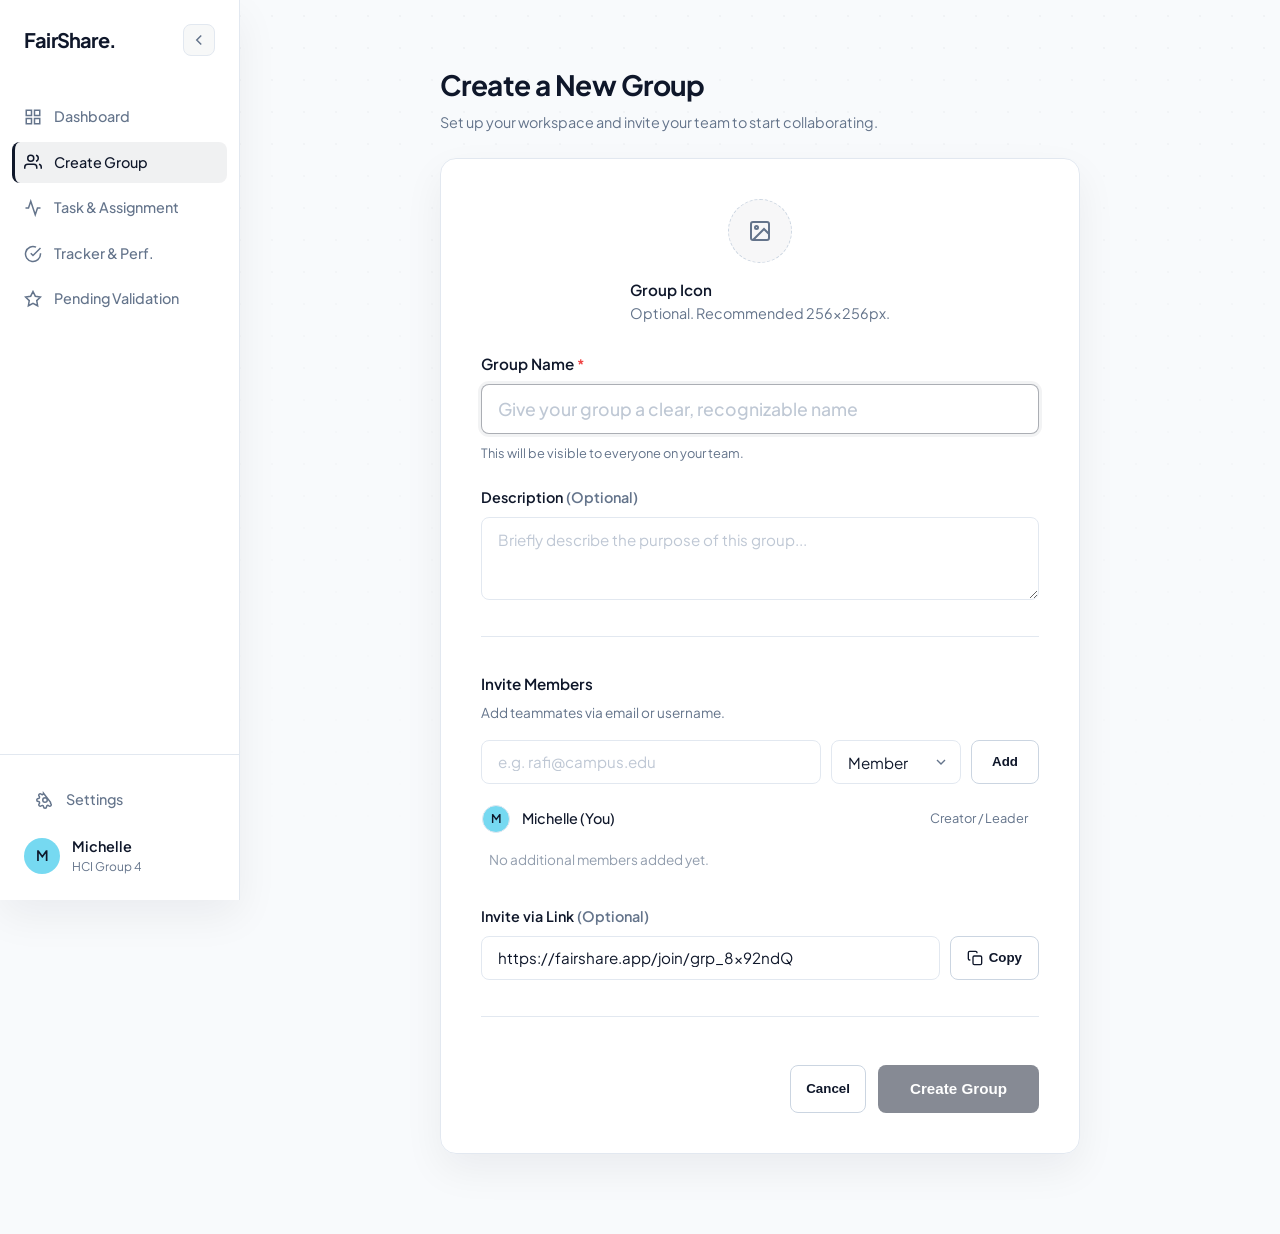
==== FairShare CI/create-group.html @ f68bb5e0 "update" ====
<!DOCTYPE html>
<html lang="en">
<head>
    <meta charset="UTF-8">
    <meta name="viewport" content="width=device-width, initial-scale=1.0">
    <title>Create Group | FairShare</title>
    <link rel="stylesheet" href="css/dashboard.css">
    <link rel="stylesheet" href="css/create-group.css"> 
    <link rel="icon" type="image/x-icon" href="assets/FairShare Logo.png">
    <link href="https://fonts.googleapis.com/css2?family=Plus+Jakarta+Sans:wght@400;500;600;700&display=swap" rel="stylesheet">
</head>
<body class="light-theme">

    <div class="bg-grid"></div>

    <header class="mobile-header">
        <div class="logo"><span class="logo-text">FairShare.</span></div>
        <button class="mobile-menu-btn" aria-label="Open menu">
            <svg width="24" height="24" viewBox="0 0 24 24" fill="none" stroke="currentColor" stroke-width="2"><line x1="3" y1="12" x2="21" y2="12"></line><line x1="3" y1="6" x2="21" y2="6"></line><line x1="3" y1="18" x2="21" y2="18"></line></svg>
        </button>
    </header>

    <div class="app-container">
        
        <!-- SIDEBAR -->
        <aside class="sidebar" id="sidebar">
            <div class="sidebar-header">
                <a href="index.html" class="logo-link">
                    <img src="assets/FairShare Logo.png" alt="FairShare Logo" class="logo-img" onerror="this.style.display='none';">
                    <span class="logo-text">FairShare.</span>
                </a>
                <button class="desktop-collapse-btn" id="collapseBtn" aria-label="Toggle Sidebar">
                    <svg class="toggle-icon" width="18" height="18" viewBox="0 0 24 24" fill="none" stroke="currentColor" stroke-width="2"><path d="m15 18-6-6 6-6"/></svg>
                </button>
            </div>

            <nav class="sidebar-nav">
                <a href="dashboard.html" class="nav-item" title="Dashboard">
                    <svg width="18" height="18" viewBox="0 0 24 24" fill="none" stroke="currentColor" stroke-width="2"><rect x="3" y="3" width="7" height="7"></rect><rect x="14" y="3" width="7" height="7"></rect><rect x="14" y="14" width="7" height="7"></rect><rect x="3" y="14" width="7" height="7"></rect></svg>
                    <span class="nav-text">Dashboard</span>
                </a>
                <!-- ACTIVE PAGE -->
                <a href="create-group.html" class="nav-item active" title="Create Group">
                    <svg width="18" height="18" viewBox="0 0 24 24" fill="none" stroke="currentColor" stroke-width="2"><path d="M17 21v-2a4 4 0 0 0-4-4H5a4 4 0 0 0-4 4v2"></path><circle cx="9" cy="7" r="4"></circle><path d="M23 21v-2a4 4 0 0 0-3-3.87"></path><path d="M16 3.13a4 4 0 0 1 0 7.75"></path></svg>
                    <span class="nav-text">Create Group</span>
                </a>
                <a href="task.html" class="nav-item" title="Task & Assignment">
                    <svg width="18" height="18" viewBox="0 0 24 24" fill="none" stroke="currentColor" stroke-width="2"><polyline points="22 12 18 12 15 21 9 3 6 12 2 12"></polyline></svg>
                    <span class="nav-text">Task & Assignment</span>
                </a>
                <a href="tracker.html" class="nav-item" title="Tracker & Performance">
                    <svg width="18" height="18" viewBox="0 0 24 24" fill="none" stroke="currentColor" stroke-width="2"><path d="M22 11.08V12a10 10 0 1 1-5.93-9.14"></path><polyline points="22 4 12 14.01 9 11.01"></polyline></svg>
                    <span class="nav-text">Tracker & Perf.</span>
                </a>
                <a href="settings.html" class="nav-item" title="Pending Validation">
                    <svg width="18" height="18" viewBox="0 0 24 24" fill="none" stroke="currentColor" stroke-width="2"><polygon points="12 2 15.09 8.26 22 9.27 17 14.14 18.18 21.02 12 17.77 5.82 21.02 7 14.14 2 9.27 8.91 8.26 12 2"></polygon></svg>
                    <span class="nav-text">Pending Validation</span>
                </a>
            </nav>

            <div class="sidebar-footer">
                <a href="#" class="nav-item" title="Settings">
                    <svg width="18" height="18" viewBox="0 0 24 24" fill="none" stroke="currentColor" stroke-width="2"><circle cx="12" cy="12" r="3"></circle><path d="M19.4 15a1.65 1.65 0 0 0 .33 1.82l.06.06a2 2 0 0 1 0 2.83 2 2 0 0 1-2.83 0l-.06-.06a1.65 1.65 0 0 0-1.82-.33 1.65 1.65 0 0 0-1 1.51V21a2 2 0 0 1-2 2 2 2 0 0 1-2-2v-.09A1.65 1.65 0 0 0 9 19.4a1.65 1.65 0 0 0-1.82.33l-.06.06a2 2 0 0 1-2.83 0 2 2 0 0 1 0-2.83l.06-.06a1.65 1.65 0 0 0 .33-1.82 1.65 1.65 0 0 0-1.51-1H3a2 2 0 0 1-2-2 2 2 0 0 1 2-2h.09A1.65 1.65 0 0 0 4.6 9a1.65 1.65 0 0 0-.33-1.82l-.06-.06a2 2 0 0 1 0-2.83 2 2 0 0 1 2.83 0l.06.06a1.65 1.65 0 0 0 1.82.33H9a1.65 1.65 0 0 0 1-1.51V3z"></path></svg>
                    <span class="nav-text">Settings</span>
                </a>
                <div class="user-profile">
                    <div class="avatar" title="Michelle">M</div>
                    <div class="user-info">
                        <span class="user-name">Michelle</span>
                        <span class="user-role">HCI Group 4</span>
                    </div>
                </div>
            </div>
        </aside>

        <!-- MAIN CONTENT AREA -->
        <main class="main-content">
            
            <div class="form-wrapper">
                
                <header class="form-header fade-up-anim" style="animation-delay: 0.1s;">
                    <h1>Create a New Group</h1>
                    <p class="subtitle">Set up your workspace and invite your team to start collaborating.</p>
                </header>

                <form id="createGroupForm" class="create-form card fade-up-anim" style="animation-delay: 0.2s;">
                    
                    <!-- Group Icon -->
                    <div class="form-section icon-section">
                        <div class="icon-upload-circle" id="iconUploadBtn">
                            <svg width="24" height="24" viewBox="0 0 24 24" fill="none" stroke="currentColor" stroke-width="2"><rect x="3" y="3" width="18" height="18" rx="2" ry="2"></rect><circle cx="8.5" cy="8.5" r="1.5"></circle><polyline points="21 15 16 10 5 21"></polyline></svg>
                        </div>
                        <div class="icon-text">
                            <h4>Group Icon</h4>
                            <p class="muted">Optional. Recommended 256x256px.</p>
                        </div>
                    </div>

                    <!-- Core Details -->
                    <div class="form-section">
                        <label for="groupName" class="label-large">Group Name <span class="text-red">*</span></label>
                        <input type="text" id="groupName" class="form-input input-lg" placeholder="Give your group a clear, recognizable name" required autocomplete="off">
                        <span class="helper-text">This will be visible to everyone on your team.</span>
                    </div>

                    <div class="form-section">
                        <label for="groupDesc">Description <span class="muted">(Optional)</span></label>
                        <textarea id="groupDesc" class="form-input" rows="3" placeholder="Briefly describe the purpose of this group..."></textarea>
                    </div>

                    <hr class="divider">

                    <!-- Invite Members -->
                    <div class="form-section">
                        <label class="label-large">Invite Members</label>
                        <p class="muted" style="margin-bottom: 8px; font-size: 0.85rem;">Add teammates via email or username.</p>
                        
                        <div class="invite-row">
                            <input type="text" id="memberInput" class="form-input" placeholder="e.g. rafi@campus.edu" autocomplete="off">
                            <div class="select-wrapper">
                                <select id="memberRole" class="form-select">
                                    <option value="Member">Member</option>
                                    <option value="Leader">Leader</option>
                                </select>
                                <svg class="select-icon" width="16" height="16" viewBox="0 0 24 24" fill="none" stroke="currentColor" stroke-width="2"><polyline points="6 9 12 15 18 9"></polyline></svg>
                            </div>
                            <button type="button" id="addMemberBtn" class="btn btn-secondary">Add</button>
                        </div>
                        
                        <!-- Dynamic List -->
                        <div id="membersList" class="members-list">
                            <!-- Creator stays pinned -->
                            <div class="member-chip is-creator">
                                <div class="avatar-sm">M</div>
                                <div class="chip-info">
                                    <span class="chip-name">Michelle (You)</span>
                                    <span class="chip-role muted">Creator / Leader</span>
                                </div>
                            </div>
                            <!-- Empty state text -->
                            <div id="emptyMembersText" class="empty-members-text">
                                No additional members added yet.
                            </div>
                        </div>
                    </div>

                    <div class="form-section" style="margin-top: 8px;">
                        <label>Invite via Link <span class="muted">(Optional)</span></label>
                        <div class="invite-link-row">
                            <input type="text" id="inviteLinkInput" class="form-input link-input" value="https://fairshare.app/join/grp_8x92ndQ" readonly>
                            <button type="button" id="copyLinkBtn" class="btn btn-secondary btn-icon-text">
                                <svg width="16" height="16" viewBox="0 0 24 24" fill="none" stroke="currentColor" stroke-width="2"><rect x="9" y="9" width="13" height="13" rx="2" ry="2"></rect><path d="M5 15H4a2 2 0 0 1-2-2V4a2 2 0 0 1 2-2h9a2 2 0 0 1 2 2v1"></path></svg>
                                Copy
                            </button>
                        </div>
                    </div>

                    <hr class="divider">

                    <!-- Submit Action -->
                    <div class="form-actions">
                        <button type="button" class="btn btn-secondary" onclick="window.history.back()">Cancel</button>
                        <button type="submit" id="submitGroupBtn" class="btn btn-primary btn-lg" disabled>Create Group</button>
                    </div>

                </form>

            </div>

        </main>
    </div>

    <!-- Success Toast (Hidden by default) -->
    <div id="successToast" class="toast hidden">
        <svg width="20" height="20" viewBox="0 0 24 24" fill="none" stroke="currentColor" stroke-width="2"><path d="M22 11.08V12a10 10 0 1 1-5.93-9.14"></path><polyline points="22 4 12 14.01 9 11.01"></polyline></svg>
        <span>Creating your group...</span>
    </div>

    <div class="sidebar-overlay"></div>
    <script src="js/dashboard.js"></script>
    <script src="js/create-group.js"></script>
</body>
</html>
---- FairShare CI/css/dashboard.css ----
:root {
    --bg-primary: #F8FAFC;
    --bg-elevated: #FFFFFF;
    --card-bg: rgba(255, 255, 255, 0.92);
    
    --border-subtle: #E2E8F0;
    --border-hover: #CBD5E1;
    --border-focus: rgba(15, 23, 42, 0.35);
    
    --text-primary: #0F172A;
    --text-secondary: #64748B;
    
    --btn-primary-bg: #0F172A;
    --btn-primary-text: #FFFFFF;
    --btn-primary-hover: #1E293B;
    --btn-secondary-bg: #FFFFFF;
    --btn-secondary-border: #CBD5E1;
    --btn-secondary-hover: #F1F5F9;

    --status-done: #10B981;
    --status-progress: #3B82F6;
    --status-warning: #F59E0B;
    --status-late: #EF4444;

    --radius-sm: 8px;
    --radius-md: 12px;
    --radius-lg: 16px;
    --space-sm: 12px;
    --space-md: 24px;
    --space-lg: 40px;
    
    --ease-apple: cubic-bezier(0.16, 1, 0.3, 1);
    --transition-fast: 0.2s ease-in-out;
}

* { margin: 0; padding: 0; box-sizing: border-box; }
html { scroll-behavior: smooth; }

/* --- FIXED: Body width & overflow untuk cegah horizontal scroll --- */
body {
    font-family: 'Plus Jakarta Sans', -apple-system, sans-serif;
    background-color: var(--bg-primary);
    color: var(--text-primary);
    line-height: 1.5;
    overflow-x: hidden;
    min-height: 100vh;
    width: 100%;
}

.bg-grid {
    position: fixed; top: 0; left: 0; width: 100vw; height: 100vh;
    background-image: radial-gradient(rgba(15, 23, 42, 0.03) 1px, transparent 1px);
    background-size: 32px 32px; z-index: -1; pointer-events: none;
    mask-image: linear-gradient(to bottom, rgba(0,0,0,1) 0%, rgba(0,0,0,0) 100%);
    -webkit-mask-image: linear-gradient(to bottom, rgba(0,0,0,1) 0%, rgba(0,0,0,0) 100%);
}

h1 { font-size: 1.75rem; font-weight: 700; letter-spacing: -0.03em; }
h2 { font-size: 1.25rem; font-weight: 600; letter-spacing: -0.02em; margin-bottom: var(--space-sm); }
h3 { font-size: 1rem; font-weight: 600; }
h4 { font-size: 0.95rem; font-weight: 600; }
p, span { font-size: 0.9rem; }
.subtitle { color: var(--text-secondary); margin-top: 4px; }
.muted { color: var(--text-secondary); }

.text-green { color: var(--status-done); }
.text-blue { color: var(--status-progress); }
.text-yellow { color: var(--status-warning); }
.text-red { color: var(--status-late); }

.app-container { display: flex; min-height: 100vh; width: 100%; }

/* --- 1. SIDEBAR DYNAMIC LAYOUT (FIXED UNTUK MOBILE) --- */
.sidebar {
    width: 240px;
    background-color: var(--bg-elevated);
    border-right: 1px solid var(--border-subtle);
    display: flex; flex-direction: column;
    position: fixed; top: 0; left: 0; z-index: 50;
    height: 100dvh; /* FIX: Pakai 100dvh biar gak ketutupan address bar HP */
    transition: width 0.3s var(--ease-apple), transform 0.3s var(--ease-apple);
    overflow: hidden; 
}

body.sidebar-collapsed .sidebar { width: 72px; }
body.sidebar-collapsed .logo-text,
body.sidebar-collapsed .nav-text,
body.sidebar-collapsed .user-info {
    opacity: 0; width: 0; display: none; 
}
body.sidebar-collapsed .sidebar-header { flex-direction: column; gap: 16px; justify-content: center; padding: 16px 8px; }
body.sidebar-collapsed .nav-item { justify-content: center; padding: 12px; }
body.sidebar-collapsed .user-profile { justify-content: center; }

.sidebar-header { padding: var(--space-md); display: flex; justify-content: space-between; align-items: center; }
.logo-link { display: flex; align-items: center; gap: 10px; text-decoration: none; color: var(--text-primary); }
.logo-img { height: 26px; width: 26px; object-fit: contain; }
.logo-text { font-weight: 700; font-size: 1.25rem; letter-spacing: -0.04em; }

.desktop-collapse-btn {
    display: flex; align-items: center; justify-content: center;
    background: rgba(15, 23, 42, 0.03); border: 1px solid var(--border-subtle); 
    color: var(--text-secondary); cursor: pointer; 
    width: 32px; height: 32px; border-radius: var(--radius-sm);
    transition: var(--transition-fast);
}
.desktop-collapse-btn:hover { color: var(--text-primary); background-color: rgba(15, 23, 42, 0.08); border-color: var(--border-hover); }
.close-sidebar-btn { display: none; background: none; border: none; color: var(--text-secondary); cursor: pointer; }

/* FIX: Area link menu tengah yang bisa di-scroll kalau menunya kebanyakan */
/* --- FIXED: Rapatkan Navigasi (Buang flex: 1 yang bikin melar) --- */
.sidebar-nav { 
    flex: initial; /* Ganti dari flex: 1 biar gak rakus ruang */
    padding: 0 var(--space-sm); 
    display: flex; 
    flex-direction: column; 
    gap: 4px; 
    margin-top: 1rem; 
    
    /* Tetap bisa scroll HANYA kalau menunya nanti nambah banyak banget */
    overflow-y: auto; 
    scrollbar-width: none; 
}

/* --- FIXED: Paksa Footer Stay di Bawah Layar dengan Rapi --- */
.sidebar-footer { 
    margin-top: auto; /* INI KUNCINYA: Otomatis dorong footer ke paling bawah layar */
    padding: var(--space-md); 
    border-top: 1px solid var(--border-subtle); 
    display: flex; 
    flex-direction: column; 
    gap: 1rem; 
    flex-shrink: 0; /* Jangan biarin footer gepeng atau kepotong */
    
    /* Jarak aman buat HP berponi / iPhone */
    padding-bottom: calc(var(--space-md) + env(safe-area-inset-bottom));
}

.nav-item {
    display: flex; align-items: center; gap: 12px;
    padding: 10px 12px 10px 9px;
    border-radius: var(--radius-sm); border-left: 3px solid transparent;
    color: var(--text-secondary); text-decoration: none; font-weight: 500; font-size: 0.9rem;
    transition: all var(--transition-fast); white-space: nowrap;
}
.nav-item:hover { color: var(--text-primary); background-color: rgba(15, 23, 42, 0.03); }
.nav-item.active { color: var(--text-primary); background-color: rgba(15, 23, 42, 0.06); border-left-color: var(--text-primary); }
.nav-item.active svg { color: var(--text-primary); }

/* FIX: Bagian Footer tempat Settings & Profile agar tidak kepotong */
.sidebar-footer { 
    padding: var(--space-md); border-top: 1px solid var(--border-subtle); display: flex; flex-direction: column; gap: 1rem; 
    flex-shrink: 0; 
    margin-bottom: env(safe-area-inset-bottom);
}
.user-profile { display: flex; align-items: center; gap: 12px; }
.avatar { width: 36px; height: 36px; border-radius: 50%; background-color: #76d9f1; display: flex; align-items: center; justify-content: center; font-weight: 600; font-size: 0.9rem; flex-shrink: 0;}
.avatar-sm { width: 28px; height: 28px; border-radius: 50%; background-color: #76d9f1; display: flex; align-items: center; justify-content: center; font-weight: 600; font-size: 0.75rem; border: 1px solid var(--border-subtle); flex-shrink: 0;}

.user-info { display: flex; flex-direction: column; white-space: nowrap; }
.user-name { font-weight: 600; font-size: 0.9rem; }
.user-role { font-size: 0.75rem; color: var(--text-secondary); }

/* --- 2. MAIN CONTENT AUTO-EXPAND --- */
/* --- FIXED: Width logic and Ultrawide Centering Magic --- */
.main-content {
    flex: 1; 
    margin-left: 240px; 
    padding: var(--space-lg) var(--space-md);
    width: calc(100% - 240px); /* Pastikan gak overflow dari lebar sisa setelah sidebar */
    transition: margin-left 0.3s var(--ease-apple), width 0.3s var(--ease-apple), padding 0.3s var(--ease-apple); 
}

body.sidebar-collapsed .main-content { 
    margin-left: 72px; 
    width: calc(100% - 72px);
}

.dashboard-header { display: flex; justify-content: space-between; align-items: flex-end; margin-bottom: var(--space-lg); }
.title-row { display: flex; align-items: center; gap: 12px; }
.badge-focus { background: rgba(15, 23, 42, 0.08); color: var(--text-primary); border: 1px solid rgba(15, 23, 42, 0.16); }

/* Base Card Style */
.card {
    background-color: var(--card-bg);
    backdrop-filter: blur(12px); -webkit-backdrop-filter: blur(12px);
    border: 1px solid var(--border-subtle); border-radius: var(--radius-lg);
    padding: var(--space-md);
    box-shadow: 0 8px 30px rgba(0,0,0,0.04);
    transition: transform 0.3s var(--ease-apple), border-color 0.3s var(--ease-apple), box-shadow 0.3s var(--ease-apple);
}
.card:hover { transform: translateY(-2px); border-color: var(--border-hover); box-shadow: 0 8px 30px rgba(15, 23, 42, 0.08); }
.card-header { display: flex; justify-content: space-between; align-items: center; border-bottom: 1px solid var(--border-subtle); padding-bottom: var(--space-sm); margin-bottom: var(--space-md); }
.view-all { font-size: 0.85rem; color: var(--text-secondary); text-decoration: none; transition: var(--transition-fast); }
.view-all:hover { color: var(--text-primary); }

/* Buttons */
.btn { display: inline-flex; align-items: center; justify-content: center; border-radius: var(--radius-sm); font-weight: 600; cursor: pointer; transition: all var(--transition-fast); }
.btn-sm { padding: 0.5rem 1rem; font-size: 0.85rem; }
.btn-primary { background-color: var(--btn-primary-bg); color: var(--btn-primary-text); border: none; box-shadow: inset 0 1px 0 rgba(15, 23, 42, 0.16); }
.btn-primary:hover { background-color: var(--btn-primary-hover); transform: translateY(-1px); }
.btn-secondary { background-color: var(--btn-secondary-bg); color: var(--text-primary); border: 1px solid var(--btn-secondary-border); padding: 15px; }
.btn-secondary:hover { background-color: var(--btn-secondary-hover); }
.header-actions { display: flex; gap: 12px; }

/* Quick Stats */
.quick-stats { display: grid; grid-template-columns: repeat(auto-fit, minmax(150px, 1fr)); gap: var(--space-sm); margin-bottom: var(--space-md); }
.stat-card { padding: 1.25rem; display: flex; flex-direction: column; gap: 6px; }
.stat-title { color: var(--text-secondary); font-size: 0.85rem; font-weight: 500; }
.stat-value { font-size: 1.85rem; font-weight: 700; line-height: 1; }
.stat-footer { font-size: 0.75rem; color: var(--text-secondary); margin-top: 4px; }

.dashboard-grid { display: grid; grid-template-columns: 3fr 2fr; gap: var(--space-md); }
.grid-col-left, .grid-col-right { display: flex; flex-direction: column; gap: var(--space-md); }

/* --- 3. REFINED PRIORITY TASKS --- */
.task-list { display: flex; flex-direction: column; gap: 12px; margin-bottom: var(--space-md); }
.task-item {
    display: flex; justify-content: space-between; align-items: center;
    padding: 14px 16px; border-radius: var(--radius-md); background: rgba(15, 23, 42, 0.02); 
    border: 1px solid var(--border-subtle); border-left: 4px solid transparent;
    transition: all 0.3s ease; text-decoration: none; color: inherit;
}
/* Priority Categorization */
.task-red { border-left-color: var(--status-late); }
.task-yellow { border-left-color: var(--status-warning); }
.task-blue { border-left-color: var(--status-progress); }

.task-item:hover { background: rgba(15, 23, 42, 0.05); transform: translateY(-2px); box-shadow: 0 6px 16px rgba(15, 23, 42, 0.04); }

.task-info { display: flex; flex-direction: column; gap: 4px; }
.task-title { font-size: 0.95rem; font-weight: 500; }
.task-meta { font-size: 0.8rem; display: flex; align-items: center; gap: 6px; }
.task-actions { display: flex; align-items: center; gap: 16px; }

/* Badges */
.badge { padding: 4px 10px; border-radius: 100px; font-size: 0.75rem; font-weight: 600; white-space: nowrap; }
.badge-done { background: rgba(16, 185, 129, 0.1); color: var(--status-done); border: 1px solid rgba(16, 185, 129, 0.2); }
.badge-late { background: rgba(239, 68, 68, 0.1); color: var(--status-late); border: 1px solid rgba(239, 68, 68, 0.2); }
.badge-warning { background: rgba(245, 158, 11, 0.1); color: var(--status-warning); border: 1px solid rgba(245, 158, 11, 0.2); }
.badge-progress { background: rgba(59, 130, 246, 0.1); color: var(--status-progress); border: 1px solid rgba(59, 130, 246, 0.2); }

/* Quick Add UX */
.quick-add { display: flex; gap: 12px; }
.quick-add-input {
    flex: 1; background: var(--bg-primary); border: 1px solid var(--border-subtle); color: var(--text-primary);
    padding: 0.65rem 1rem; border-radius: var(--radius-sm); font-family: inherit; font-size: 0.9rem; outline: none; transition: all var(--transition-fast);
}
.quick-add-input:focus { border-color: var(--border-focus); box-shadow: 0 0 0 3px rgba(15, 23, 42, 0.08); }

/* Upcoming Deadlines (3 items) */
.deadline-list { display: flex; flex-direction: column; gap: 12px; }
.deadline-item { 
    display: flex; align-items: center; gap: 16px; padding: 12px; 
    border-radius: var(--radius-md); background: rgba(15, 23, 42, 0.01); 
    border: 1px solid var(--border-subtle); transition: background var(--transition-fast);
}
.deadline-item:hover { background: rgba(15, 23, 42, 0.03); }
.date-box { 
    display: flex; flex-direction: column; align-items: center; justify-content: center; 
    background: var(--bg-elevated); padding: 8px; border-radius: var(--radius-sm); 
    min-width: 60px; border: 1px solid var(--border-subtle); 
}
/* --- Perbaikan Target Warna Date Box (Tanggal yang Berwarna) --- */
.date-box .month { 
    font-size: 0.7rem; 
    font-weight: 700; 
    letter-spacing: 1px; 
    color: var(--text-secondary); /* Bulan dibuat muted (abu-abu) agar fokus ke tanggal */
}

.date-box .day { 
    font-size: 1.25rem; 
    font-weight: 700; 
    line-height: 1; 
}

/* Pindahan logic warna: Sekarang menargetkan .day (Angka Tanggal) */
.date-box.box-yellow .day { color: var(--status-warning); }
.date-box.box-blue .day   { color: var(--status-progress); }
.date-box.box-default .day { color: var(--text-primary); }
.deadline-info h4 { margin-bottom: 2px; font-size: 0.95rem; }

/* Contributor Tracker Polish */
.contributor-list { display: flex; flex-direction: column; gap: 1.5rem; }
.contributor-item { display: flex; flex-direction: column; gap: 10px; }
.contributor-main { display: flex; align-items: center; gap: 12px; }
.contributor-info { flex: 1; display: flex; flex-direction: column; gap: 6px; }
.contributor-percent { font-size: 0.9rem; font-weight: 600; width: 36px; text-align: right; }
.progress-bar { width: 100%; height: 6px; background: rgba(15, 23, 42, 0.05); border-radius: 100px; overflow: hidden; }
.progress-fill { height: 100%; border-radius: 100px; transition: width 1s var(--ease-apple); }
.fill-blue { background: var(--status-progress); }

/* Improved User Stats Spacing */
.contributor-breakdown { display: flex; gap: 10px; margin-left: 48px; flex-wrap: wrap; }
.stat-badge { font-size: 0.8rem; color: var(--text-secondary); display: flex; align-items: center; gap: 6px; background: rgba(15, 23, 42, 0.03); padding: 4px 10px; border-radius: var(--radius-sm); }
.stat-badge.late { color: var(--status-late); background: rgba(239, 68, 68, 0.1); }

/* Refined Activity Log */
.activity-feed { display: flex; flex-direction: column; gap: 1.5rem; position: relative; }
.activity-feed::before { 
    content: ''; position: absolute; top: 10px; bottom: 10px; left: 14px; 
    width: 2px; background: var(--border-subtle); z-index: 0; 
}
.activity-item { display: flex; gap: 16px; position: relative; z-index: 1; align-items: flex-start; }
.activity-content { flex: 1; display: flex; flex-direction: column; gap: 2px; margin-top: 2px; }
.activity-content p { font-size: 0.9rem; color: var(--text-secondary); line-height: 1.4; }
.activity-content strong { color: var(--text-primary); font-weight: 500; }
.activity-time { font-size: 0.75rem; color: var(--text-secondary); opacity: 0.7; margin-top: 2px; }

/* Responsive */
.mobile-header { display: none; justify-content: space-between; align-items: center; padding: var(--space-md); background: var(--bg-elevated); border-bottom: 1px solid var(--border-subtle); position: sticky; top: 0; z-index: 40; }
.mobile-menu-btn { background: none; border: none; color: var(--text-primary); cursor: pointer; }
.sidebar-overlay { display: none; position: fixed; inset: 0; background: rgba(15, 23, 42, 0.18); backdrop-filter: blur(4px); z-index: 45; opacity: 0; transition: opacity var(--transition-fast); }

/* Smoother Reveal Animations */
.reveal { opacity: 0; transform: translateY(10px); transition: opacity 0.4s var(--ease-apple), transform 0.4s var(--ease-apple); will-change: opacity, transform; }
.reveal.is-visible { opacity: 1; transform: translateY(0); }

/* --- ULTRAWIDE MONITOR FIX --- */
@media (min-width: 1440px) {
    .main-content {
        /* Otomatis membagi sisa layar jadi padding di kiri-kanan, bikin konten rapi di tengah */
        padding-left: max(var(--space-md), calc((100vw - 240px - 1100px) / 2));
        padding-right: max(var(--space-md), calc((100vw - 240px - 1100px) / 2));
    }
    body.sidebar-collapsed .main-content {
        padding-left: max(var(--space-md), calc((100vw - 72px - 1100px) / 2));
        padding-right: max(var(--space-md), calc((100vw - 72px - 1100px) / 2));
    }
}

/* --- TABLET FIX --- */
@media (max-width: 1024px) {
    .dashboard-grid { grid-template-columns: 1fr; }
}

/* --- MOBILE LAYOUT FIX --- */
@media (max-width: 768px) {
    .sidebar { transform: translateX(-100%); width: 280px !important; } 
    .sidebar.open { transform: translateX(0); }
    .desktop-collapse-btn { display: none; }
    .close-sidebar-btn { display: block; }
    .sidebar-overlay.active { display: block; opacity: 1; }
    
    .main-content, body.sidebar-collapsed .main-content { 
        margin-left: 0; 
        width: 100%;
        padding: var(--space-md); 
    }
    .mobile-header { display: flex; }
    
    .dashboard-header { flex-direction: column; align-items: flex-start; gap: 1rem; }
    .header-actions { width: 100%; display: grid; grid-template-columns: 1fr 1fr; }
    .quick-stats { grid-template-columns: repeat(2, 1fr); }
    
    /* Perbaikan Task List biar ga bertumpukan di HP */
    .task-item { flex-direction: column; align-items: flex-start; gap: 12px; }
    .task-actions { width: 100%; justify-content: flex-start; flex-direction: row; flex-wrap: wrap; }
    
    /* Perbaikan Form Tambah Task di HP */
    .quick-add { flex-direction: column; }
    .quick-add .btn { width: 100%; }
}

/* --- Tambahan Fitur Smart Eraser Button (Monochromatic Theme) --- */
.task-delete-btn {
    background: transparent;
    border: none;
    color: #6B7280;
    font-size: 18px;
    font-weight: 500;
    cursor: pointer;
    margin-left: 10px;
    padding: 2px 6px;
    border-radius: 4px;
    display: flex;
    align-items: center;
    justify-content: center;
    transition: color 0.2s, background-color 0.2s;
}

.task-delete-btn:hover {
    color: #0F172A;
    background-color: rgba(15, 23, 42, 0.08);
}

/* --- Tambahan Dashboard Header Improvement Layout --- */
.dashboard-header {
    position: relative;
    z-index: 1010; /* Menjamin seluruh header berada di atas layer widget bento box */
    overflow: visible !important; /* Mencegah pemotongan (clipping) kartu absolute dropdown */
}

.header-date {
    font-size: 11px;
    color: var(--text-secondary);
    margin-bottom: 4px;
    font-weight: 600;
    letter-spacing: 0.08em;
    text-transform: uppercase;
}

.header-controls {
    display: flex;
    align-items: center;
    gap: 14px;
    margin-left: 12px;
    border-left: 1px solid var(--border-subtle);
    padding-left: 16px;
}

.notification-wrapper {
    position: relative;
    display: flex;
    align-items: center;
}

.notification-trigger {
    background: transparent;
    border: none;
    color: var(--text-secondary);
    cursor: pointer;
    display: flex;
    align-items: center;
    justify-content: center;
    padding: 6px;
    border-radius: 6px;
    transition: color 0.2s, background-color 0.2s;
}

.notification-trigger:hover {
    color: var(--text-primary);
    background-color: rgba(15, 23, 42, 0.05);
}

.noti-badge-dot {
    position: absolute;
    top: 4px;
    right: 4px;
    width: 6px;
    height: 6px;
    background-color: var(--status-late);
    border-radius: 50%;
    transition: opacity 0.2s;
}

.header-profile-status {
    position: relative;
    display: flex;
    align-items: center;
}

/* Mengubah profile trigger menjadi button semantik agar bebas konflik click */
.profile-trigger-btn {
    background: transparent;
    border: none;
    padding: 0;
    margin: 0;
    position: relative;
    cursor: pointer;
    display: flex;
    align-items: center;
}

.header-avatar {
    width: 32px;
    height: 32px;
    background: var(--border-hover);
    color: #0F172A;
    font-weight: 600;
    font-size: 13px;
    border-radius: 50%;
    display: flex;
    align-items: center;
    justify-content: center;
    border: 1px solid var(--border-subtle);
    transition: border-color 0.2s;
}

.profile-trigger-btn:hover .header-avatar {
    border-color: var(--border-focus);
}

.fake-online-dot {
    position: absolute;
    bottom: 0;
    right: 0;
    width: 8px;
    height: 8px;
    background-color: var(--status-done);
    border: 2px solid var(--bg-primary);
    border-radius: 50%;
}

/* --- QUICK STATS POLISH UPGRADE --- */
.quick-stats {
    display: grid;
    grid-template-columns: repeat(auto-fit, minmax(180px, 1fr));
    gap: var(--space-md);
    margin-bottom: var(--space-lg);
}

.stat-card.card {
    display: flex;
    flex-direction: column;
    justify-content: space-between;
    min-height: 125px;
    padding: 1.25rem;
    transition: transform 0.3s var(--ease-apple), border-color 0.3s var(--ease-apple), box-shadow 0.3s var(--ease-apple);
}

.stat-card.card:hover {
    transform: translateY(-2px);
    border-color: var(--border-hover);
    box-shadow: 0 16px 40px rgba(0, 0, 0, 0.08);
}

.stat-support-text {
    font-size: 11px;
    color: var(--text-secondary);
    margin-top: 6px;
    font-weight: 500;
    display: flex;
    align-items: center;
    gap: 4px;
}

.text-dim-green { color: rgba(16, 185, 129, 0.85); }
.text-dim-blue { color: rgba(59, 130, 246, 0.85); }
.text-dim-yellow { color: rgba(245, 158, 11, 0.85); }
.text-dim-red { color: rgba(239, 68, 68, 0.85); }

/* --- CONTRIBUTOR TRACKER IMPROVEMENT STYLE --- */
.contributor-info {
    flex: 1;
}

.contributor-main-header {
    display: flex;
    align-items: center;
    justify-content: space-between;
    width: 100%;
    margin-bottom: 6px;
}

.contributor-status-tag {
    font-size: 10px;
    font-weight: 600;
    padding: 2px 6px;
    border-radius: 4px;
    letter-spacing: 0.02em;
    text-transform: uppercase;
}

.tag-excellent {
    background-color: rgba(16, 185, 129, 0.1);
    color: var(--status-done);
    border: 1px solid rgba(16, 185, 129, 0.15);
}

.tag-active {
    background-color: rgba(59, 130, 246, 0.1);
    color: var(--status-progress);
    border: 1px solid rgba(59, 130, 246, 0.15);
}

.tag-review {
    background-color: rgba(239, 68, 68, 0.1);
    color: var(--status-late);
    border: 1px solid rgba(239, 68, 68, 0.15);
}

.progress-fill {
    transform-origin: left;
    animation: loadProgressFill 1.4s cubic-bezier(0.16, 1, 0.3, 1) forwards;
}

@keyframes loadProgressFill {
    from { transform: scaleX(0); }
    to { transform: scaleX(1); }
}

/* --- RECENT ACTIVITY UPGRADE STYLE --- */
.activity-item {
    transition: background-color 0.25s var(--ease-apple), transform 0.25s var(--ease-apple);
    cursor: pointer;
    padding: 8px 10px;
    border-radius: var(--radius-sm, 8px);
}

.activity-item:hover {
    background-color: rgba(15, 23, 42, 0.04);
    transform: translateX(4px);
}

/* --- HEADER NEW TASK REDIRECTION HIGHLIGHT ANIMATION --- */
.quick-add-input.highlight-focus {
    border-color: #0F172A !important;
    box-shadow: 0 0 0 3px rgba(15, 23, 42, 0.08) !important;
}

/* --- SAAS PREMIUM FLOATING DROPDOWN CARD SYSTEM --- */
.header-dropdown {
    position: absolute;
    top: calc(100% + 12px);
    right: 0;
    width: 280px;
    background: #FFFFFF;
    border: 1px solid var(--border-subtle);
    border-radius: var(--radius-md, 12px);
    box-shadow: 0 16px 40px rgba(15, 23, 42, 0.12);
    padding: 8px;
    z-index: 1050; /* Z-Index super tinggi agar melayang di atas konten lain */
    display: none; /* Dikontrol murni via Class Toggle di JS */
    flex-direction: column;
    gap: 4px;
}

/* Trigger pembukaan berbasis state class aktif */
.header-dropdown.active {
    display: flex;
    animation: premiumDropdownIn 0.2s cubic-bezier(0.16, 1, 0.3, 1) forwards;
}

@keyframes premiumDropdownIn {
    from { opacity: 0; transform: translateY(-6px) scale(0.98); }
    to { opacity: 1; transform: translateY(0) scale(1); }
}

.dropdown-caption {
    font-size: 10px;
    font-weight: 700;
    color: var(--text-secondary);
    padding: 8px 10px 4px 10px;
    letter-spacing: 0.06em;
    text-transform: uppercase;
}

.dropdown-link-item {
    display: flex;
    flex-direction: column;
    padding: 10px;
    border-radius: 6px;
    color: var(--text-primary);
    text-decoration: none;
    font-size: 12px;
    transition: background-color 0.2s;
    background: transparent;
    border: none;
    width: 100%;
    text-align: left;
    cursor: pointer;
}

.dropdown-link-item:hover {
    background-color: rgba(15, 23, 42, 0.05);
}

.dropdown-link-item p { margin: 0; font-size: 12px; line-height: 1.4; color: #0F172A; text-align: left; }
.dropdown-link-item span { color: var(--status-progress); font-weight: 600; }
.dropdown-link-item small { font-size: 10px; color: var(--text-secondary); margin-top: 3px; }
.dropdown-divider { height: 1px; background-color: var(--border-subtle); margin: 4px 6px; }

/* --- FLOATING TOAST NOTIFICATION STACKER --- */
.toast-container {
    position: fixed;
    bottom: 24px;
    right: 24px;
    z-index: 99999;
    display: flex;
    flex-direction: column;
    gap: 10px;
}

.toast-notification {
    background: #FFFFFF;
    border: 1px solid var(--border-hover);
    border-radius: var(--radius-sm, 8px);
    padding: 12px 16px;
    color: #0F172A;
    font-size: 12px;
    font-weight: 500;
    display: flex;
    align-items: center;
    gap: 10px;
    box-shadow: 0 16px 32px rgba(15, 23, 42, 0.16);
    animation: toastSlideIn 0.4s cubic-bezier(0.16, 1, 0.3, 1) forwards;
}

@keyframes toastSlideIn {
    from { opacity: 0; transform: translateY(24px) scale(0.95); }
    to { opacity: 1; transform: translateY(0) scale(1); }
}

.toast-notification.fade-out {
    animation: toastFadeOut 0.3s cubic-bezier(0.16, 1, 0.3, 1) forwards;
}

@keyframes toastFadeOut {
    from { opacity: 1; transform: translateY(0); }
    to { opacity: 0; transform: translateY(12px); }
}

/* ==========================================================================
   FIX: Perbaikan Sidebar Collapse untuk Menu Settings & Footer (FairShare UI)
   ========================================================================== */

/* 1. Sesuaikan padding footer saat collapse agar icon & avatar presisi di tengah */
body.sidebar-collapsed .sidebar-footer {
    padding: 16px 8px !important; 
    align-items: center;
    justify-content: center;
    gap: 16px;
}

/* 2. Sembunyikan semua teks/elemen di dalam .nav-item selain icon SVG */
body.sidebar-collapsed .nav-item > *:not(svg):not(path) {
    display: none !important;
}

/* 3. Bersihkan sisa layout/teks tambahan di footer agar tidak bocor keluar monitor */
body.sidebar-collapsed .sidebar-footer > *:not(.user-profile):not(.nav-item) {
    display: none !important;
}

/* --- UPGRADE: Upcoming Deadlines Component (Polished) --- */
.deadline-list { 
    display: flex; 
    flex-direction: column; 
    gap: 12px; 
}

.deadline-item { 
    display: flex; 
    align-items: center; 
    gap: 16px; 
    padding: 12px; 
    border-radius: var(--radius-md); 
    background: rgba(15, 23, 42, 0.01); 
    border: 1px solid var(--border-subtle); 
    /* IMPROV: Animasi transisi yang lebih smooth */
    transition: background var(--transition-fast), border-color var(--transition-fast), transform var(--transition-fast);
}

/* IMPROV: Hover effect ala Linear / GitHub UI */
.deadline-item:hover { 
    background: rgba(15, 23, 42, 0.03); 
    border-color: var(--border-hover);
    transform: translateX(4px); /* Efek bergeser sedikit ke kanan pas di-hover */
}

.date-box { 
    display: flex; 
    flex-direction: column; 
    align-items: center; 
    justify-content: center; 
    background: var(--bg-elevated); 
    padding: 8px; 
    border-radius: var(--radius-sm); 
    min-width: 60px; 
    height: 58px;
    border: 1px solid var(--border-subtle); 
}

/* IMPROV: Teks Bulan dibuat seragam & muted (text-secondary) agar mata fokus ke tanggal */
.date-box .month { 
    font-size: 0.7rem; 
    font-weight: 700; 
    letter-spacing: 1px; 
    color: var(--text-secondary); 
    text-transform: uppercase;
}

.date-box .day { 
    font-size: 1.25rem; 
    font-weight: 700; 
    line-height: 1; 
    color: var(--text-primary); 
}

/* FIX: Sekarang Tanggal (.day) yang mengambil warna status, bukan Bulan (.month) */
.date-box.box-yellow .day { color: var(--status-warning); }
.date-box.box-blue .day   { color: color-mix(in srgb, var(--status-progress) 85%, #0F172A); } /* Boost kontras dikit */
.date-box.box-red .day    { color: var(--status-late); } /* FIX: Menambahkan handling status Overdue */
.date-box.box-default .day { color: var(--text-primary); }

.deadline-info {
    flex: 1;
    min-width: 0; /* FIX: Kunci flexbox biar fungsi ellipsis di bawah jalan */
}

.deadline-info h4 { 
    margin-bottom: 2px; 
    font-size: 0.95rem; 
    /* FIX: Proteksi text-overflow agar tidak merusak baris layout */
    white-space: nowrap;
    overflow: hidden;
    text-overflow: ellipsis;
}

.deadline-info p {
    color: var(--text-secondary);
    font-size: 0.85rem;
}

/* === FairShare Light Mode Final Overrides === */
.logo-img,
.brand-logo {
    display: none !important;
}
.logo-text {
    color: var(--text-primary, #0F172A) !important;
}
.btn-primary,
button.btn-primary,
.submit-btn,
.primary-btn {
    background-color: var(--btn-primary-bg, var(--accent-brand, #0F172A)) !important;
    color: var(--btn-primary-text, #FFFFFF) !important;
    border-color: var(--btn-primary-bg, var(--accent-brand, #0F172A)) !important;
}
.btn-primary:hover,
button.btn-primary:hover,
.submit-btn:hover,
.primary-btn:hover {
    background-color: var(--btn-primary-hover, var(--accent-brand-hover, #1E293B)) !important;
    color: #FFFFFF !important;
}
.card,
.floating-card-inner,
.sidebar,
.mobile-header,
.settings-content,
.validation-card,
.task-card,
.stat-card,
.create-form {
    box-shadow: 0 16px 40px rgba(15, 23, 42, 0.06);
}
input,
textarea,
select {
    background-color: #FFFFFF !important;
    color: #0F172A !important;
}
input::placeholder,
textarea::placeholder {
    color: #94A3B8 !important;
}
---- FairShare CI/css/create-group.css ----
/* Layout & Staggered Animations */
.form-wrapper {
    max-width: 640px; 
    margin: 0 auto; 
    padding: var(--space-md) 0 var(--space-lg) 0;
}

.fade-up-anim {
    opacity: 0; transform: translateY(15px);
    animation: fadeUp 0.6s var(--ease-apple) forwards;
}
@keyframes fadeUp { to { opacity: 1; transform: translateY(0); } }

.form-header { margin-bottom: var(--space-md); }
.form-header h1 { font-size: 1.75rem; margin-bottom: 6px; letter-spacing: -0.02em; }

/* The Form Card */
.create-form {
    display: flex; flex-direction: column;
    gap: var(--space-md); padding: var(--space-lg);
}

/* Form Elements & Alignment */
.form-section { display: flex; flex-direction: column; gap: 8px; }
.form-section label { font-size: 0.9rem; font-weight: 600; color: var(--text-primary); }
.form-section .label-large { font-size: 0.95rem; }

.helper-text { font-size: 0.8rem; color: var(--text-secondary); margin-top: 2px; }

/* Unified Input Styles */
.form-input, .form-select {
    background: rgba(15, 23, 42, 0.02);
    border: 1px solid var(--border-subtle);
    color: var(--text-primary);
    padding: 0.75rem 1rem;
    border-radius: var(--radius-sm);
    font-family: inherit; font-size: 0.95rem;
    transition: border-color 0.2s ease, box-shadow 0.2s ease, background 0.2s ease;
    outline: none; height: 44px; /* Strict height constraint */
}
textarea.form-input { height: auto; min-height: 80px; resize: vertical; }

.form-input::placeholder { color: var(--text-secondary); opacity: 0.6; }

/* Sublte Glow Focus State */
.form-input:focus, .form-select:focus { 
    border-color: rgba(15, 23, 42, 0.35); 
    background: rgba(15, 23, 42, 0.04);
    box-shadow: 0 0 0 3px rgba(15, 23, 42, 0.05);
}

.input-lg { font-size: 1.1rem; height: 50px; font-weight: 500; }

.divider { border: 0; height: 1px; background: var(--border-subtle); margin: var(--space-sm) 0; }

/* Icon Upload Section */
.icon-section { display: flex; align-items: center; gap: 16px; margin-bottom: 4px; }
.icon-upload-circle {
    width: 64px; height: 64px; border-radius: 50%;
    background: rgba(15, 23, 42, 0.03); border: 1px dashed var(--border-hover);
    display: flex; align-items: center; justify-content: center;
    color: var(--text-secondary); cursor: pointer; transition: all 0.2s ease;
}
.icon-upload-circle:hover { background: rgba(15, 23, 42, 0.08); color: var(--text-primary); border-color: var(--text-primary); transform: translateY(-1px); }
.icon-text h4 { font-size: 0.95rem; margin-bottom: 2px; }

/* Invite Members Layout */
.invite-row { display: flex; gap: 10px; align-items: center; }
.invite-row .form-input { flex: 1; }

/* Clean Custom Select */
.select-wrapper { position: relative; width: 130px; height: 44px; }
.select-wrapper .form-select { 
    width: 100%; appearance: none; -webkit-appearance: none; 
    padding-right: 32px; cursor: pointer; 
}
.select-icon {
    position: absolute; right: 12px; top: 50%; transform: translateY(-50%);
    pointer-events: none; color: var(--text-secondary);
}

.invite-row .btn { height: 44px; padding: 0 1.25rem; } /* Align button height */

/* Dynamic Members List */
.members-list { display: flex; flex-direction: column; gap: 6px; margin-top: 12px; }
.empty-members-text { font-size: 0.85rem; color: var(--text-secondary); opacity: 0.7; padding: 4px 8px; }

.member-chip {
    display: flex; align-items: center; gap: 12px;
    background: rgba(15, 23, 42, 0.03); border: 1px solid var(--border-subtle);
    padding: 6px 10px; border-radius: var(--radius-sm);
    animation: fade-in 0.25s var(--ease-apple) forwards;
}
.member-chip.fade-out { animation: fade-out 0.2s ease forwards; }

.member-chip.is-creator { background: transparent; border-color: transparent; padding-left: 0; padding-top: 0;}

.chip-info { flex: 1; display: flex; align-items: center; justify-content: space-between; }
.chip-name { font-size: 0.9rem; font-weight: 500; }
.chip-role { font-size: 0.8rem; }

.remove-btn {
    background: none; border: none; color: var(--text-secondary);
    font-size: 1.1rem; cursor: pointer; padding: 4px; border-radius: 4px;
    transition: all 0.2s ease; display: flex; align-items: center; justify-content: center;
}
.remove-btn:hover { color: var(--status-late); background: rgba(239, 68, 68, 0.1); }

/* Invite Link Area */
.invite-link-row { display: flex; gap: 10px; }
.link-input { flex: 1; color: var(--text-secondary); background: rgba(15, 23, 42, 0.04); cursor: default; }
.link-input:focus { border-color: var(--border-subtle); box-shadow: none; }
.btn-icon-text { display: flex; align-items: center; gap: 6px; height: 44px; padding: 0 1rem; }

/* Submit Actions */
.form-actions { display: flex; justify-content: flex-end; gap: 12px; margin-top: 12px; }
.form-actions .btn { height: 48px; } /* Slightly taller for primary actions */
.btn-lg { padding: 0 2rem; font-size: 0.95rem; }
.btn-primary:disabled { opacity: 0.5; cursor: not-allowed; transform: none !important; }

/* Toast Notification */
.toast {
    position: fixed; bottom: 2rem; right: 2rem; z-index: 100;
    background: var(--status-done); color: #FFFFFF;
    padding: 12px 20px; border-radius: var(--radius-sm); font-weight: 500; font-size: 0.9rem;
    display: flex; align-items: center; gap: 10px;
    box-shadow: 0 10px 25px rgba(0,0,0,0.3);
    transform: translateY(100px); opacity: 0; transition: all 0.4s var(--ease-apple);
}
.toast.show { transform: translateY(0); opacity: 1; }
.toast.hidden { display: none; }

/* Animations */
@keyframes fade-in { from { opacity: 0; transform: translateY(5px); } to { opacity: 1; transform: translateY(0); } }
@keyframes fade-out { from { opacity: 1; transform: scale(1); } to { opacity: 0; transform: scale(0.95); } }

/* Mobile fixes */
@media (max-width: 600px) {
    .create-form { padding: var(--space-md); }
    .invite-row { flex-direction: column; align-items: stretch; }
    .select-wrapper { width: 100%; }
    .form-actions { flex-direction: column-reverse; }
    .form-actions .btn { width: 100%; }
    .toast { left: 1rem; right: 1rem; bottom: 1rem; justify-content: center; }
}

/* === FairShare Light Mode Final Overrides === */
.logo-img,
.brand-logo {
    display: none !important;
}
.logo-text {
    color: var(--text-primary, #0F172A) !important;
}
.btn-primary,
button.btn-primary,
.submit-btn,
.primary-btn {
    background-color: var(--btn-primary-bg, var(--accent-brand, #0F172A)) !important;
    color: var(--btn-primary-text, #FFFFFF) !important;
    border-color: var(--btn-primary-bg, var(--accent-brand, #0F172A)) !important;
}
.btn-primary:hover,
button.btn-primary:hover,
.submit-btn:hover,
.primary-btn:hover {
    background-color: var(--btn-primary-hover, var(--accent-brand-hover, #1E293B)) !important;
    color: #FFFFFF !important;
}
.card,
.floating-card-inner,
.sidebar,
.mobile-header,
.settings-content,
.validation-card,
.task-card,
.stat-card,
.create-form {
    box-shadow: 0 16px 40px rgba(15, 23, 42, 0.06);
}
input,
textarea,
select {
    background-color: #FFFFFF !important;
    color: #0F172A !important;
}
input::placeholder,
textarea::placeholder {
    color: #94A3B8 !important;
}
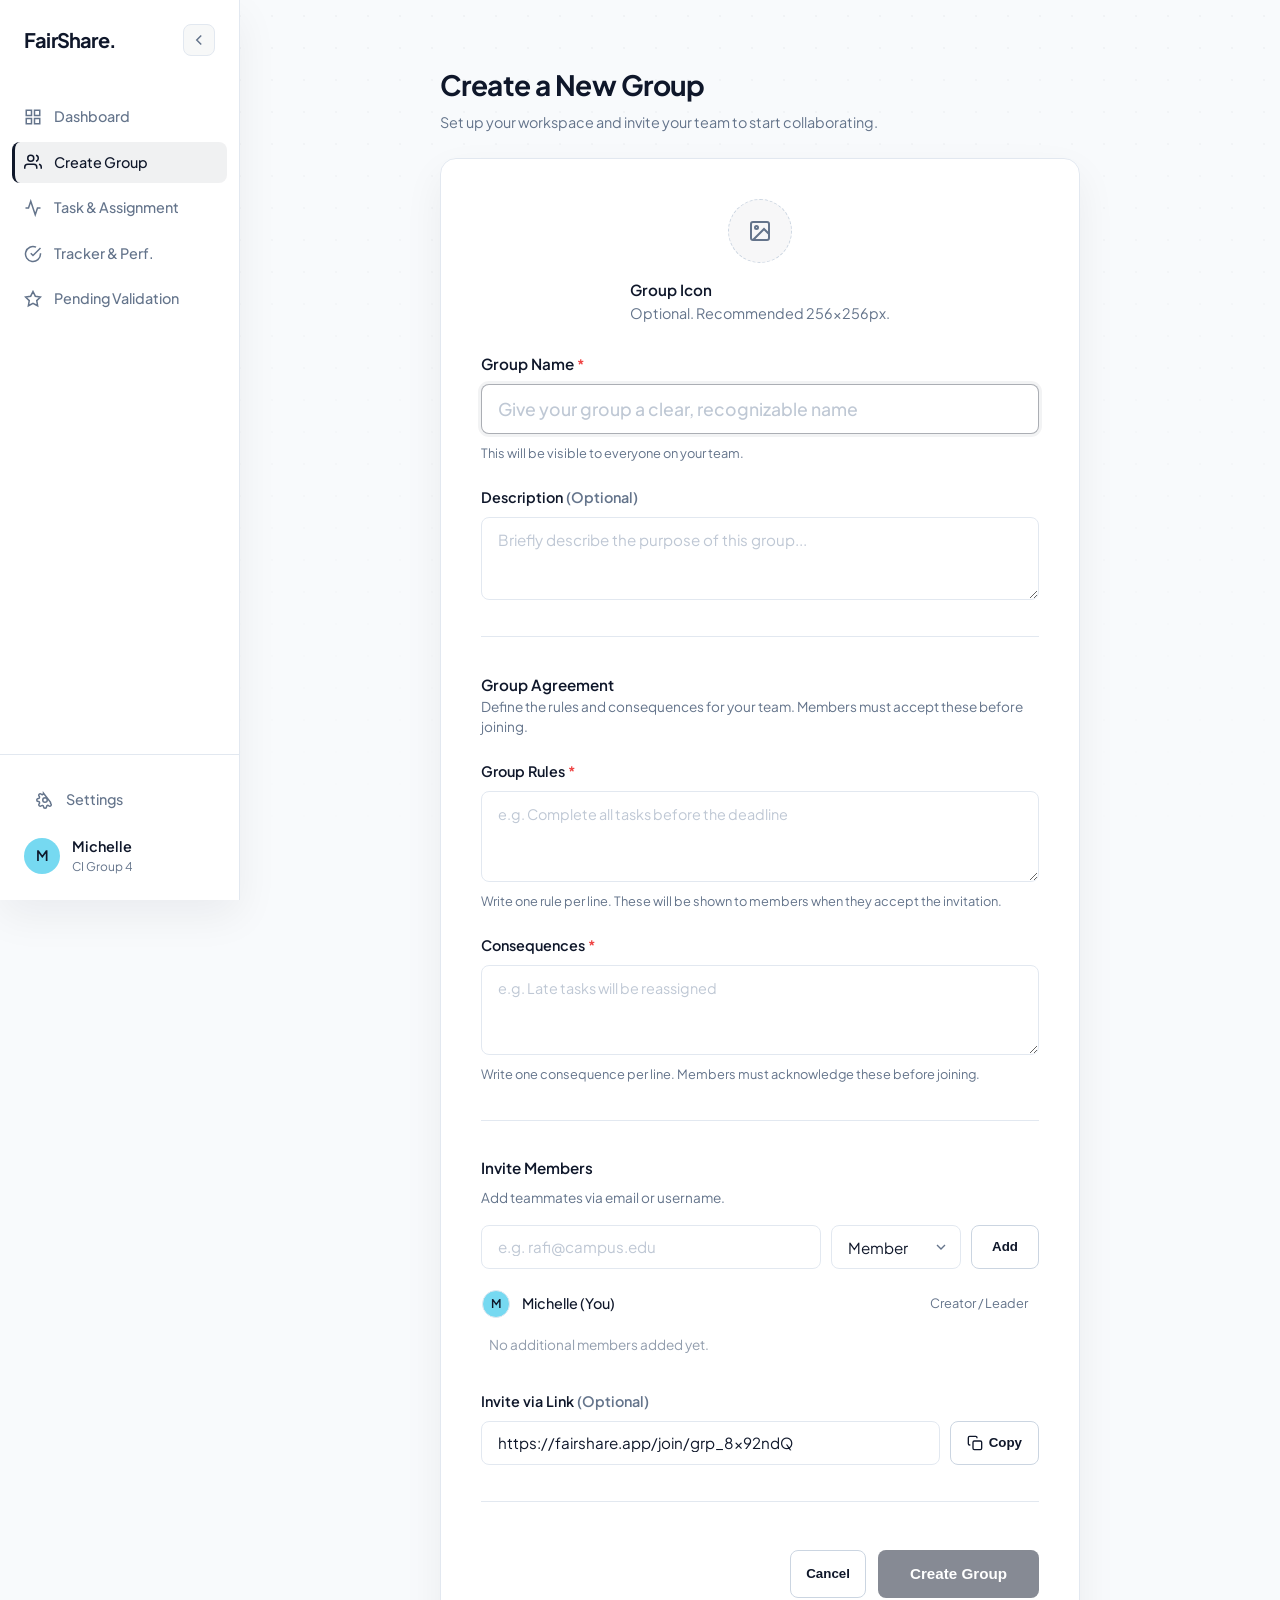
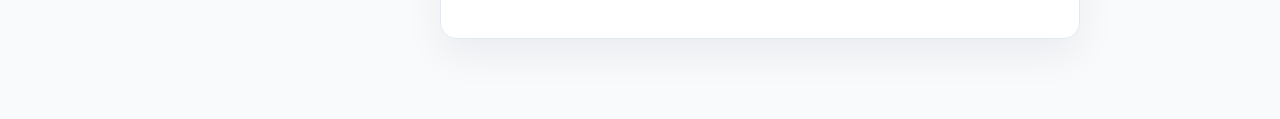
==== commit 27dc6d21: "Initial Commit" ====
--- a/FairShare CI/create-group.html
+++ b/FairShare CI/create-group.html
@@ -67,7 +67,7 @@
                     <div class="avatar" title="Michelle">M</div>
                     <div class="user-info">
                         <span class="user-name">Michelle</span>
-                        <span class="user-role">HCI Group 4</span>
+                        <span class="user-role">CI Group 4</span>
                     </div>
                 </div>
             </div>
@@ -106,6 +106,28 @@
                     <div class="form-section">
                         <label for="groupDesc">Description <span class="muted">(Optional)</span></label>
                         <textarea id="groupDesc" class="form-input" rows="3" placeholder="Briefly describe the purpose of this group..."></textarea>
+                    </div>
+
+                    <hr class="divider">
+
+                    <!-- Group Agreement -->
+                    <div class="form-section agreement-section">
+                        <div class="agreement-header">
+                            <label class="label-large">Group Agreement</label>
+                            <p class="muted agreement-intro">Define the rules and consequences for your team. Members must accept these before joining.</p>
+                        </div>
+
+                        <div class="form-section">
+                            <label for="groupRules">Group Rules <span class="text-red">*</span></label>
+                            <textarea id="groupRules" class="form-input agreement-textarea" rows="3" placeholder="e.g. Complete all tasks before the deadline" required></textarea>
+                            <span class="helper-text">Write one rule per line. These will be shown to members when they accept the invitation.</span>
+                        </div>
+
+                        <div class="form-section">
+                            <label for="groupConsequences">Consequences <span class="text-red">*</span></label>
+                            <textarea id="groupConsequences" class="form-input agreement-textarea" rows="3" placeholder="e.g. Late tasks will be reassigned" required></textarea>
+                            <span class="helper-text">Write one consequence per line. Members must acknowledge these before joining.</span>
+                        </div>
                     </div>
 
                     <hr class="divider">
--- a/FairShare CI/css/dashboard.css
+++ b/FairShare CI/css/dashboard.css
@@ -848,3 +848,111 @@
 textarea::placeholder {
     color: #94A3B8 !important;
 }
+
+/* =========================================================
+   UNIFIED DARK MODE VARIABLE MAPPING
+   ========================================================= */
+body.dark-mode {
+    /* Backgrounds */
+    --bg-primary: #0F172A;        /* Slate 900 */
+    --bg-elevated: #1E293B;       /* Slate 800 */
+    --card-bg: rgba(30, 41, 59, 0.95);
+    --bg-main: #0F172A;
+    --bg-card: #1E293B;
+    
+    /* Borders */
+    --border-subtle: #334155;
+    --border-hover: #475569;
+    --border-color: #334155;
+    --border-focus: rgba(255, 255, 255, 0.45);
+
+    /* Text Colors */
+    --text-primary: #F8FAFC;      /* Terang */
+    --text-secondary: #94A3B8;    /* Muted */
+    --text-main: #F8FAFC;
+    --text-muted: #94A3B8;
+    
+    /* Buttons */
+    --btn-primary-bg: #F8FAFC;
+    --btn-primary-text: #0F172A;  /* Teks hitam di atas tombol putih saat dark mode */
+    --btn-primary-hover: #E2E8F0;
+    --btn-secondary-bg: #1E293B;
+    --btn-secondary-border: #334155;
+    --btn-secondary-text: #F8FAFC;
+    --btn-secondary-hover: #334155;
+
+    /* Statuses */
+    --status-done: #10B981;
+    --status-progress: #3B82F6;
+    --status-warning: #F59E0B;
+    --status-late: #EF4444;
+}
+
+/* Penyesuaian grid background mode gelap */
+body.dark-mode .bg-grid {
+    background-image: radial-gradient(rgba(255, 255, 255, 0.03) 1px, transparent 1px);
+}
+
+/* Overrides khusus Dashboard */
+body.dark-mode input,
+body.dark-mode textarea,
+body.dark-mode select {
+    background-color: var(--bg-elevated) !important;
+    color: var(--text-primary) !important;
+    border-color: var(--border-subtle) !important;
+}
+body.dark-mode input::placeholder,
+body.dark-mode textarea::placeholder {
+    color: var(--text-secondary) !important;
+}
+body.dark-mode .task-delete-btn {
+    color: #6B7280 !important;
+}
+body.dark-mode .task-delete-btn:hover {
+    color: #FFFFFF !important;
+    background-color: rgba(255, 255, 255, 0.08) !important;
+}
+body.dark-mode .header-avatar {
+    background: var(--border-hover) !important;
+    color: var(--text-primary) !important;
+}
+/* Ganti menjadi ini: */
+body.dark-mode .header-dropdown,
+body.dark-mode .toast-notification {
+    background: var(--bg-elevated) !important;
+    color: var(--text-primary) !important;
+    border-color: var(--border-subtle) !important;
+}
+
+/* =========================================================
+   PERBAIKAN DROPDOWN USER INFO & NOTIFICATIONS (DARK MODE)
+   ========================================================= */
+body.dark-mode .dropdown-link-item p,
+body.dark-mode .dropdown-link-item p strong {
+    color: var(--text-primary) !important;
+}
+body.dark-mode .dropdown-link-item small {
+    color: var(--text-secondary) !important;
+}
+body.dark-mode .dropdown-link-item span {
+    color: var(--status-progress) !important;
+}
+body.dark-mode .dropdown-caption {
+    color: var(--text-secondary) !important;
+}
+
+/* Pastikan tombol Sign Out tetap berwarna merah di Dark Mode */
+body.dark-mode .dropdown-link-item[style*="var(--status-late)"] p {
+    color: var(--status-late) !important;
+}
+/* Mengembalikan kontras penuh warna biru deadline saat Dark Mode */
+body.dark-mode .date-box.box-blue .day {
+    color: var(--status-progress) !important;
+}
+/* Efek hover list task di Dark Mode */
+body.dark-mode .task-item {
+    background: rgba(255, 255, 255, 0.02);
+}
+body.dark-mode .task-item:hover {
+    background: rgba(255, 255, 255, 0.05);
+}
--- a/FairShare CI/css/create-group.css
+++ b/FairShare CI/css/create-group.css
@@ -52,6 +52,12 @@
 .input-lg { font-size: 1.1rem; height: 50px; font-weight: 500; }
 
 .divider { border: 0; height: 1px; background: var(--border-subtle); margin: var(--space-sm) 0; }
+
+/* Group Agreement */
+.agreement-section { gap: var(--space-md); }
+.agreement-header { gap: 4px; }
+.agreement-intro { font-size: 0.85rem; line-height: 1.5; margin: 0; }
+.agreement-textarea { min-height: 72px; line-height: 1.5; font-size: 0.9rem; }
 
 /* Icon Upload Section */
 .icon-section { display: flex; align-items: center; gap: 16px; margin-bottom: 4px; }
